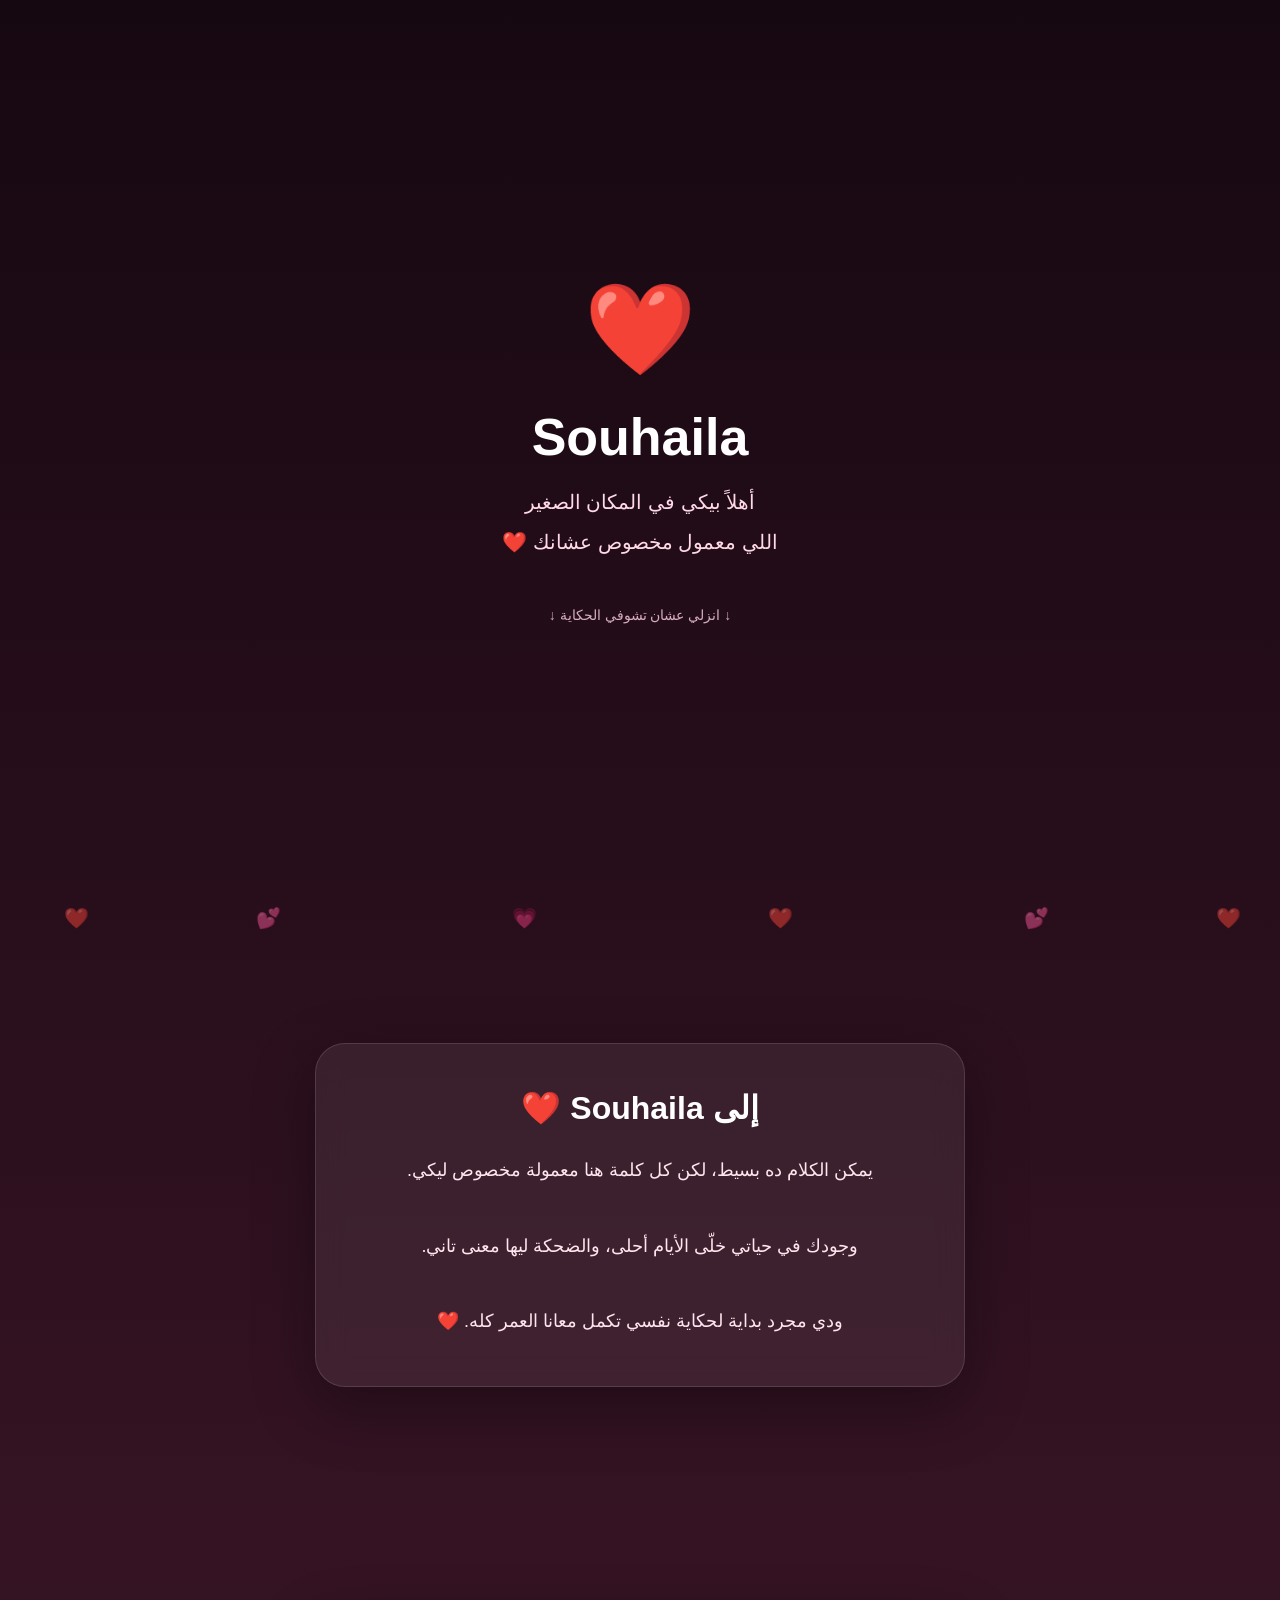
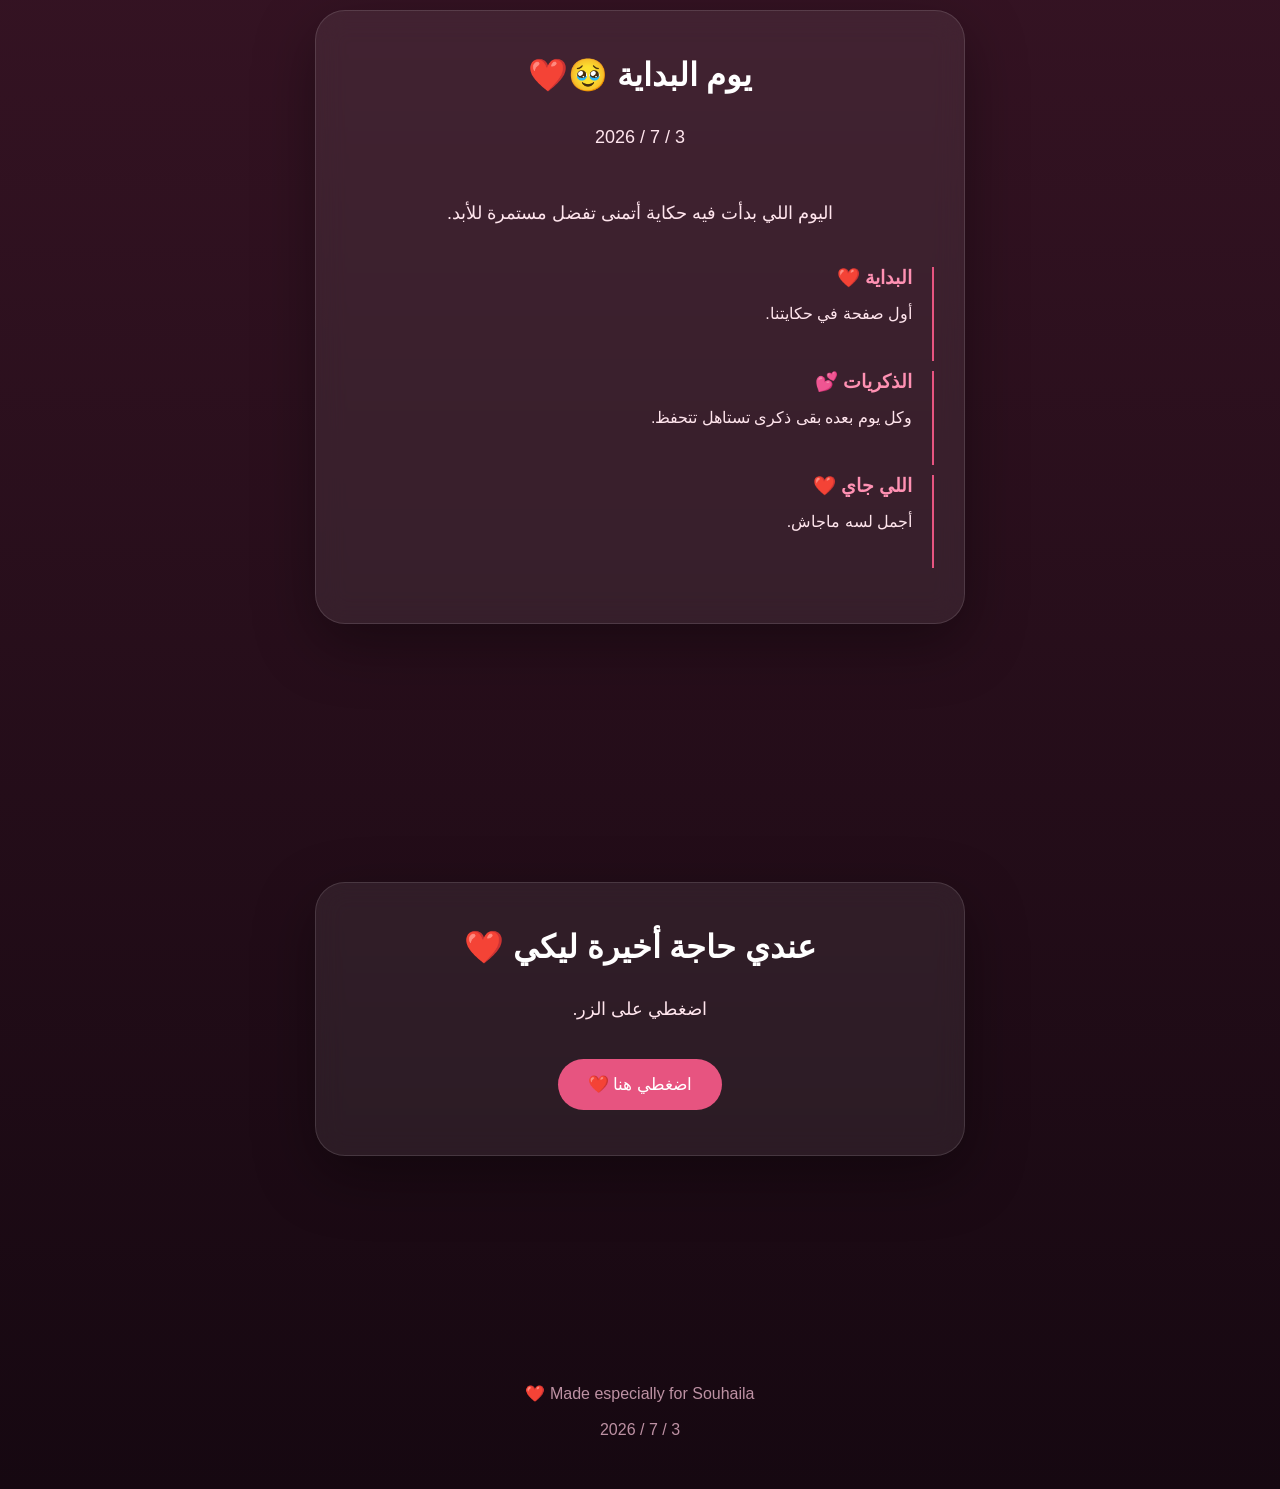
==== home.html @ f0a5d1fe "Add initial HTML structure and styles for home page" ====
<!DOCTYPE html><html lang="ar" dir="rtl"><head>
  <meta charset="UTF-8">
  <meta name="viewport" content="width=device-width, initial-scale=1.0">  <title>Souhaila ❤️</title>  <style>

    * {
      margin: 0;
      padding: 0;
      box-sizing: border-box;
    }

    html {
      scroll-behavior: smooth;
    }

    body {
      font-family: Arial, sans-serif;
      background: linear-gradient(180deg, #160811, #351323, #160811);
      color: white;
      overflow-x: hidden;
    }

    /* قلوب */

    .heart {
      position: fixed;
      bottom: -30px;
      font-size: 20px;
      animation: float 9s linear infinite;
      opacity: 0.5;
      pointer-events: none;
      z-index: 0;
    }

    @keyframes float {
      from {
        transform: translateY(0);
        opacity: 0;
      }

      15% {
        opacity: 0.7;
      }

      to {
        transform: translateY(-110vh);
        opacity: 0;
      }
    }

    /* Hero */

    .hero {
      min-height: 100vh;

      display: flex;
      align-items: center;
      justify-content: center;

      text-align: center;

      padding: 30px;

      position: relative;
      z-index: 1;
    }

    .hero-content {
      max-width: 600px;
      animation: appear 1.5s ease;
    }

    .hero-heart {
      font-size: 90px;
      animation: heartbeat 1.4s infinite;
      margin-bottom: 25px;
    }

    h1 {
      font-size: 52px;
      margin-bottom: 15px;
    }

    .hero p {
      font-size: 20px;
      line-height: 2;
      color: #ffd9e6;
    }

    .scroll {
      margin-top: 45px;
      font-size: 14px;
      color: #d6aebe;
    }

    /* Sections */

    section {
      min-height: 70vh;
      padding: 80px 25px;

      display: flex;
      justify-content: center;
      align-items: center;

      position: relative;
      z-index: 1;
    }

    .card {
      width: 100%;
      max-width: 650px;

      background: rgba(255,255,255,0.07);

      border: 1px solid rgba(255,255,255,0.12);

      border-radius: 30px;

      padding: 45px 30px;

      text-align: center;

      backdrop-filter: blur(15px);

      box-shadow:
        0 20px 60px rgba(0,0,0,0.35);
    }

    .card h2 {
      font-size: 32px;
      margin-bottom: 25px;
    }

    .card p {
      font-size: 18px;
      line-height: 2.1;
      color: #ffe5ed;
    }

    /* Timeline */

    .timeline {
      margin-top: 35px;
      text-align: right;
    }

    .timeline-item {
      border-right: 2px solid #e75480;
      padding: 0 20px 30px 0;
      margin-bottom: 10px;
    }

    .timeline-item h3 {
      color: #ff91b3;
      margin-bottom: 8px;
    }

    .timeline-item p {
      font-size: 16px;
    }

    /* زر */

    .love-button {
      margin-top: 30px;

      padding: 15px 30px;

      border: none;

      border-radius: 30px;

      background: #e75480;

      color: white;

      font-size: 17px;

      cursor: pointer;

      transition: 0.3s;
    }

    .love-button:active {
      transform: scale(0.95);
    }

    #secret-message {
      display: none;
      margin-top: 25px;
      color: #ffb3c8;
      line-height: 2;
    }

    footer {
      text-align: center;
      padding: 50px 20px;
      color: #bd91a3;
      position: relative;
      z-index: 1;
    }

    @keyframes heartbeat {

      0%, 100% {
        transform: scale(1);
      }

      50% {
        transform: scale(1.18);
      }

    }

    @keyframes appear {

      from {
        opacity: 0;
        transform: translateY(35px);
      }

      to {
        opacity: 1;
        transform: translateY(0);
      }

    }

    @media (max-width: 600px) {

      h1 {
        font-size: 40px;
      }

      .hero p {
        font-size: 17px;
      }

      .card {
        padding: 35px 20px;
      }

      .card h2 {
        font-size: 27px;
      }

    }

  </style></head><body>  <!-- قلوب متحركة -->  <div class="heart" style="left:5%; animation-delay:0s;">❤️</div>  <div class="heart" style="left:20%; animation-delay:3s;">💕</div>  <div class="heart" style="left:40%; animation-delay:1s;">💗</div>  <div class="heart" style="left:60%; animation-delay:4s;">❤️</div>  <div class="heart" style="left:80%; animation-delay:2s;">💕</div>  <div class="heart" style="left:95%; animation-delay:5s;">❤️</div>  <!-- البداية -->  <section class="hero"><div class="hero-content">

  <div class="hero-heart">
    ❤️
  </div>

  <h1>
    Souhaila
  </h1>

  <p>

    أهلاً بيكي في المكان الصغير
    <br>
    اللي معمول مخصوص عشانك ❤️

  </p>

  <div class="scroll">

    ↓ انزلي عشان تشوفي الحكاية ↓

  </div>

</div>

  </section>  <!-- رسالة -->  <section><div class="card">

  <h2>
    إلى Souhaila ❤️
  </h2>

  <p>

    يمكن الكلام ده بسيط،
    لكن كل كلمة هنا معمولة مخصوص ليكي.

    <br><br>

    وجودك في حياتي خلّى الأيام
    أحلى، والضحكة ليها معنى تاني.

    <br><br>

    ودي مجرد بداية لحكاية
    نفسي تكمل معانا العمر كله. ❤️

  </p>

</div>

  </section>  <!-- البداية -->  <section><div class="card">

  <h2>
    يوم البداية 🥹❤️
  </h2>

  <p>

    3 / 7 / 2026

    <br><br>

    اليوم اللي بدأت فيه حكاية
    أتمنى تفضل مستمرة للأبد.

  </p>


  <div class="timeline">

    <div class="timeline-item">

      <h3>
        البداية ❤️
      </h3>

      <p>
        أول صفحة في حكايتنا.
      </p>

    </div>


    <div class="timeline-item">

      <h3>
        الذكريات 💕
      </h3>

      <p>
        وكل يوم بعده بقى ذكرى
        تستاهل تتحفظ.
      </p>

    </div>


    <div class="timeline-item">

      <h3>
        اللي جاي ❤️
      </h3>

      <p>
        أجمل لسه ماجاش.
      </p>

    </div>

  </div>

</div>

  </section>  <!-- رسالة سرية -->  <section><div class="card">

  <h2>
    عندي حاجة أخيرة ليكي ❤️
  </h2>

  <p>
    اضغطي على الزر.
  </p>

  <button
    class="love-button"
    onclick="showSecret()">

    اضغطي هنا ❤️

  </button>


  <div id="secret-message">

    أنا بحبك أكتر مما الكلام
    يقدر يوصفه. ❤️

    <br><br>

    وربنا يخليكي ليا
    ونكمل كل اللي جاي سوا. 🥹❤️

  </div>

</div>

  </section>  <footer>Made especially for Souhaila ❤️

<br><br>

3 / 7 / 2026

  </footer>  <script>

    function showSecret() {

      document.getElementById(
        "secret-message"
      ).style.display = "block";

    }

  </script></body></html>
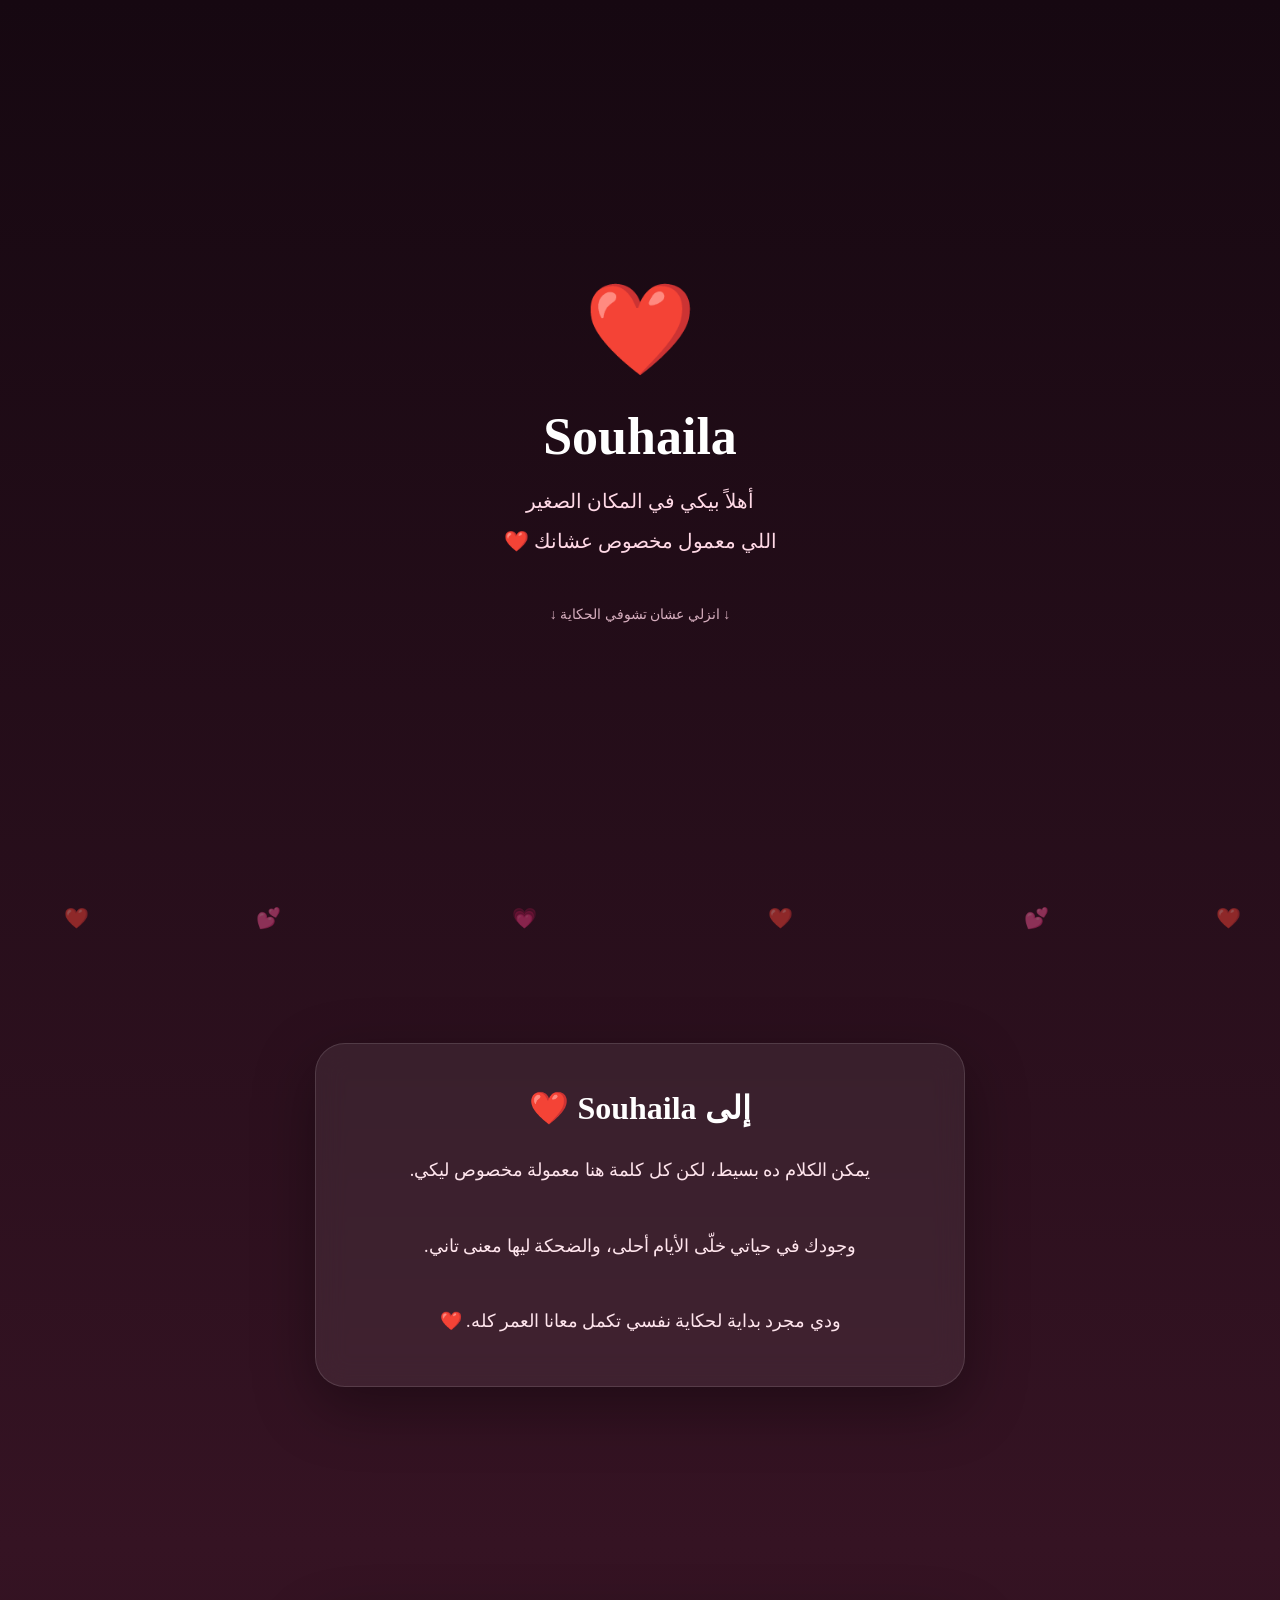
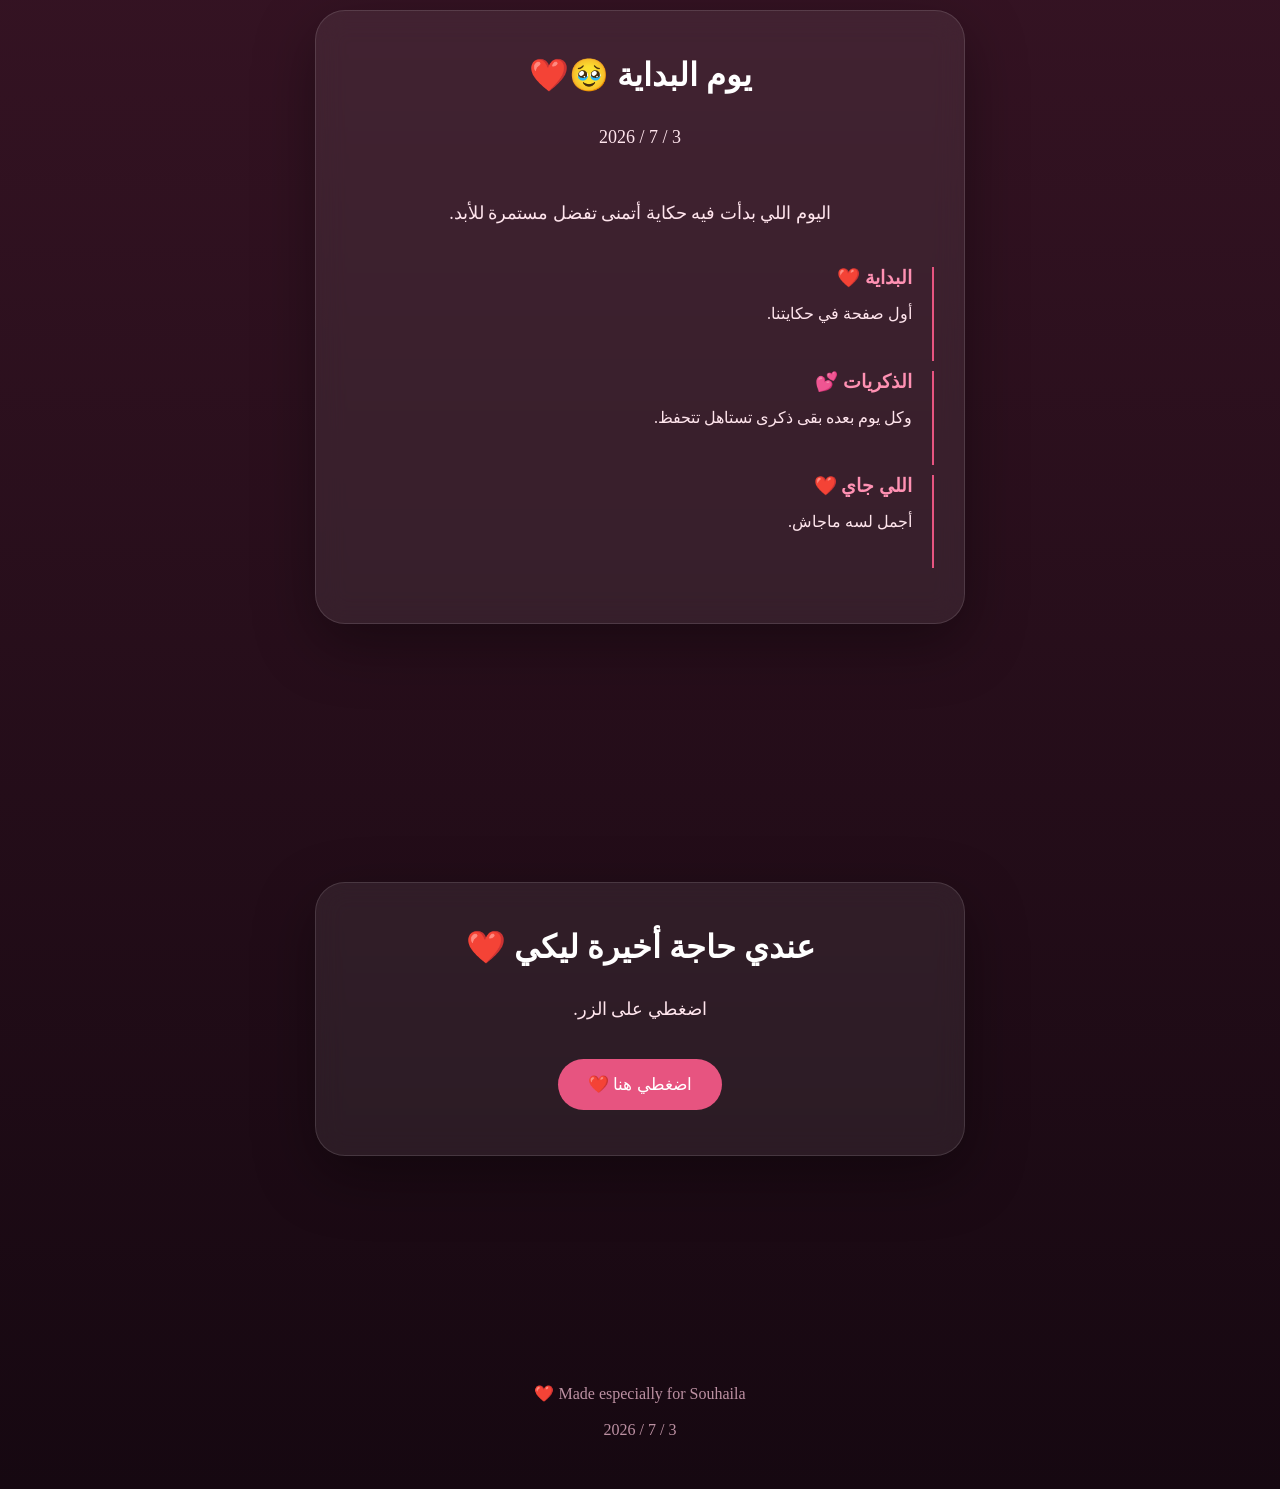
==== commit d57651b1: "Implement session-based redirection in home.html Added a script to redirect users based on session s" ====
--- a/home.html
+++ b/home.html
@@ -13,6 +13,11 @@
     }
 
     body {
+      <script>
+  if (sessionStorage.getItem("souhailaUnlocked") !== "yes") {
+    window.location.href = "index.html";
+  }
+</script>
       font-family: Arial, sans-serif;
       background: linear-gradient(180deg, #160811, #351323, #160811);
       color: white;
